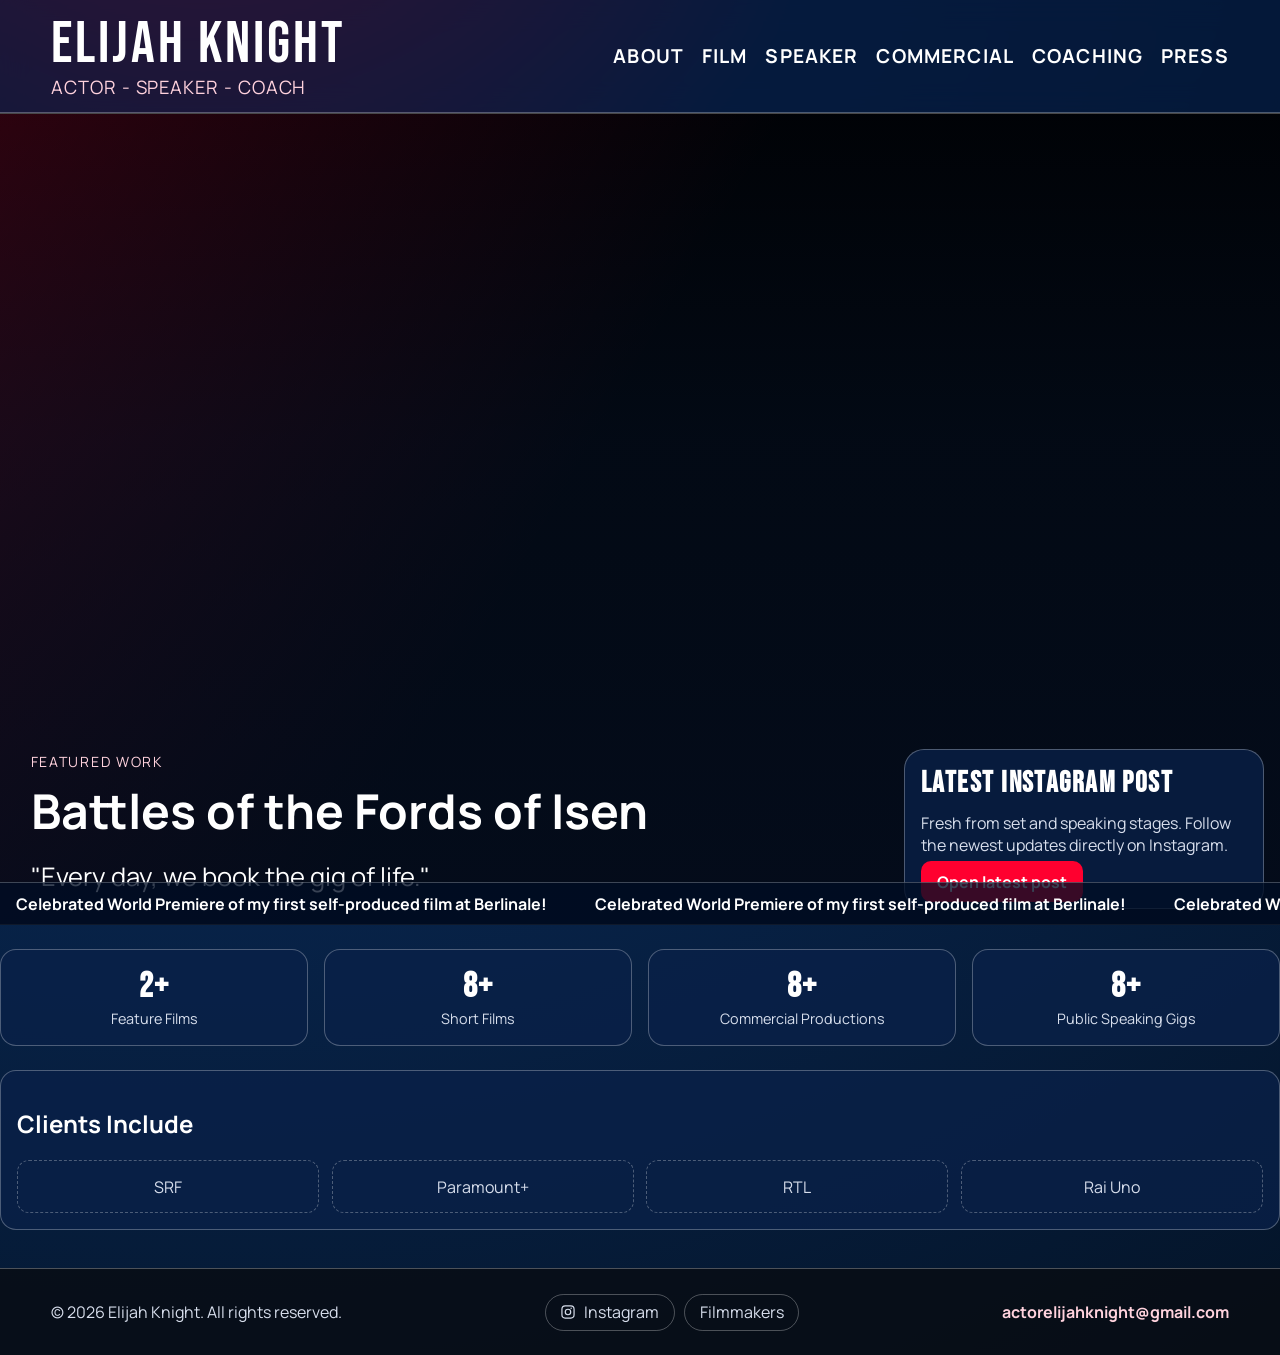
==== index.html @ d70f0b90 "Add initial website structure for Elijah Knight, including homepage, press, speaker, and styles - Cr" ====
<!doctype html>
<html lang="en">
  <head>
    <meta charset="UTF-8" />
    <meta name="viewport" content="width=device-width, initial-scale=1.0" />
    <title>Elijah Knight | Actor - Speaker - Coach</title>
    <meta
      name="description"
      content="Official website of actor, speaker, and coach Elijah Knight."
    />
    <link rel="preconnect" href="https://fonts.googleapis.com" />
    <link rel="preconnect" href="https://fonts.gstatic.com" crossorigin />
    <link
      href="https://fonts.googleapis.com/css2?family=Bebas+Neue&family=Manrope:wght@400;600;700;800&display=swap"
      rel="stylesheet"
    />
    <link rel="stylesheet" href="styles.css" />
  </head>
  <body class="home-page">
    <header class="site-header">
      <div class="header-inner">
        <a class="brand" href="index.html">
          <span class="brand-title">Elijah Knight</span>
          <span class="brand-subtitle">Actor - Speaker - Coach</span>
        </a>

        <button
          class="menu-toggle"
          type="button"
          aria-label="Toggle menu"
          aria-expanded="false"
          data-menu-toggle
        >
          <span></span>
          <span></span>
          <span></span>
        </button>

        <nav class="main-nav" aria-label="Main navigation" data-main-nav>
          <ul class="nav-list">
            <li><a class="nav-link" href="about.html">About</a></li>
            <li><a class="nav-link" href="film.html">Film</a></li>
            <li><a class="nav-link" href="speaker.html">Speaker</a></li>
            <li><a class="nav-link" href="commercial.html">Commercial</a></li>
            <li><a class="nav-link" href="coaching.html">Coaching</a></li>
            <li><a class="nav-link" href="press.html">Press</a></li>
          </ul>
        </nav>
      </div>
    </header>

    <main>
      <section class="landing" aria-label="Landing section">
        <article class="hero">
          <div class="hero-video-wrap" aria-hidden="true">
            <video class="hero-video hero-video-local" autoplay muted loop playsinline preload="auto" data-video-src="assets/hero.mp4"></video>
            <iframe
              class="hero-video hero-video-youtube"
              src="https://www.youtube.com/embed/Zw0AkcR_hXQ?autoplay=1&mute=1&controls=0&loop=1&playlist=Zw0AkcR_hXQ&modestbranding=1&playsinline=1&iv_load_policy=3&rel=0"
              title="Background showreel"
              frameborder="0"
              allow="autoplay; encrypted-media; picture-in-picture"
              referrerpolicy="strict-origin-when-cross-origin"
              tabindex="-1"
            ></iframe>
          </div>
          <div class="hero-overlay"></div>
          <div class="hero-content">
            <p class="eyebrow">Featured Work</p>
            <h1 class="hero-title">Battles of the Fords of Isen</h1>
            <p class="hero-quote">"Every day, we book the gig of life."</p>
          </div>
        </article>

        <aside class="news-card" aria-label="Latest Instagram post">
          <h2>Latest Instagram Post</h2>
          <p class="news-copy">
            Fresh from set and speaking stages. Follow the newest updates directly on Instagram.
          </p>
          <a class="btn btn-primary" href="https://www.instagram.com/p/DXJRO6wuVqD/" target="_blank" rel="noopener noreferrer">Open latest post</a>
        </aside>

        <div class="hero-ticker" aria-label="Latest news ticker">
          <div class="hero-ticker-track">
            <span>Celebrated World Premiere of my first self-produced film at Berlinale!</span>
            <span>Celebrated World Premiere of my first self-produced film at Berlinale!</span>
            <span>Celebrated World Premiere of my first self-produced film at Berlinale!</span>
          </div>
        </div>
      </section>

      <section class="metrics" aria-label="Career highlights">
        <article class="metric">
          <strong class="metric-value" data-target="4" data-suffix="+">0</strong>
          <span>Feature Films</span>
        </article>
        <article class="metric">
          <strong class="metric-value" data-target="20" data-suffix="+">0</strong>
          <span>Short Films</span>
        </article>
        <article class="metric">
          <strong class="metric-value" data-target="20" data-suffix="+">0</strong>
          <span>Commercial Productions</span>
        </article>
        <article class="metric">
          <strong class="metric-value" data-target="20" data-suffix="+">0</strong>
          <span>Public Speaking Gigs</span>
        </article>
      </section>

      <section class="clients" aria-label="Client logos">
        <h2>Clients Include</h2>
        <div class="logo-row">
          <div class="logo-chip">SRF</div>
          <div class="logo-chip">Paramount+</div>
          <div class="logo-chip">RTL</div>
          <div class="logo-chip">Rai Uno</div>
        </div>
      </section>
    </main>

    <footer class="site-footer">
      <div class="footer-inner">
        <p>© <span id="year">2026</span> Elijah Knight. All rights reserved.</p>
        <div class="footer-links">
          <a
            class="social-link"
            href="https://www.instagram.com/p/DXJRO6wuVqD/"
            target="_blank"
            rel="noopener noreferrer"
            aria-label="Instagram"
          >
            <svg viewBox="0 0 24 24" aria-hidden="true">
              <path
                d="M7.75 2h8.5A5.76 5.76 0 0 1 22 7.75v8.5A5.76 5.76 0 0 1 16.25 22h-8.5A5.76 5.76 0 0 1 2 16.25v-8.5A5.76 5.76 0 0 1 7.75 2Zm0 1.8A3.96 3.96 0 0 0 3.8 7.75v8.5a3.96 3.96 0 0 0 3.95 3.95h8.5a3.96 3.96 0 0 0 3.95-3.95v-8.5a3.96 3.96 0 0 0-3.95-3.95h-8.5Zm8.96 1.42a1.08 1.08 0 1 1 0 2.16 1.08 1.08 0 0 1 0-2.16ZM12 7a5 5 0 1 1 0 10 5 5 0 0 1 0-10Zm0 1.8a3.2 3.2 0 1 0 0 6.4 3.2 3.2 0 0 0 0-6.4Z"
              />
            </svg>
            Instagram
          </a>
          <a class="social-link" href="https://www.filmmakers.eu/en/actors/elijah-knight" target="_blank" rel="noopener noreferrer">Filmmakers</a>
        </div>
        <a class="footer-email" href="mailto:actorelijahknight@gmail.com">actorelijahknight@gmail.com</a>
      </div>
    </footer>

    <script src="script.js"></script>
    <script>
      var yearNode = document.getElementById("year");
      if (yearNode) yearNode.textContent = String(new Date().getFullYear());
    </script>
  </body>
</html>
---- styles.css ----
:root {
  --bg: #031632;
  --surface: rgba(10, 33, 72, 0.78);
  --surface-strong: rgba(5, 18, 42, 0.92);
  --text: #ffffff;
  --muted: #d7deec;
  --accent: #ff002f;
  --accent-soft: #ffd2dd;
  --line: rgba(255, 255, 255, 0.28);
  --shadow: none;
}

* {
  box-sizing: border-box;
}

html,
body {
  margin: 0;
  padding: 0;
  font-family: "Manrope", "Segoe UI", sans-serif;
  color: var(--text);
  background: radial-gradient(circle at 16% -24%, #ff0028 0, #0a2d5f 34%, #041428 100%);
  min-height: 100%;
}

body {
  display: flex;
  flex-direction: column;
}

a {
  color: inherit;
  text-decoration: none;
}

.site-header {
  position: sticky;
  top: 0;
  z-index: 40;
  backdrop-filter: blur(14px);
  background: rgba(4, 22, 52, 0.76);
  border-bottom: 1px solid var(--line);
}

.header-inner {
  width: min(1200px, 92vw);
  margin: 0 auto;
  display: flex;
  align-items: center;
  justify-content: space-between;
  gap: 2rem;
  padding: 1rem 0;
}

.brand {
  display: flex;
  flex-direction: column;
  line-height: 1;
}

.brand-title {
  font-family: "Bebas Neue", Impact, sans-serif;
  letter-spacing: 0.05em;
  font-size: clamp(2.2rem, 4.6vw, 4rem);
}

.brand-subtitle {
  margin-top: 0.2rem;
  font-size: clamp(0.9rem, 1.5vw, 1.15rem);
  color: var(--accent-soft);
  letter-spacing: 0.05em;
  text-transform: uppercase;
}

.main-nav {
  margin-left: auto;
}

.nav-list {
  list-style: none;
  padding: 0;
  margin: 0;
  display: flex;
  align-items: center;
  gap: clamp(0.5rem, 1.4vw, 1.6rem);
}

.nav-link {
  font-weight: 700;
  font-size: clamp(0.9rem, 1.5vw, 1.2rem);
  text-transform: uppercase;
  letter-spacing: 0.06em;
  padding-bottom: 0.3rem;
  border-bottom: 2px solid transparent;
  transition: border-color 0.2s ease, color 0.2s ease;
}

.nav-link:hover,
.nav-link.is-active {
  border-color: var(--accent);
  color: var(--accent-soft);
}

.menu-toggle {
  display: none;
  width: 46px;
  height: 46px;
  border: 1px solid var(--line);
  border-radius: 12px;
  background: transparent;
  color: var(--text);
  cursor: pointer;
}

.menu-toggle span {
  display: block;
  width: 22px;
  height: 2px;
  margin: 4px auto;
  background: currentColor;
  transition: transform 0.25s ease, opacity 0.25s ease;
}

.menu-toggle.is-open span:nth-child(1) {
  transform: translateY(6px) rotate(45deg);
}

.menu-toggle.is-open span:nth-child(2) {
  opacity: 0;
}

.menu-toggle.is-open span:nth-child(3) {
  transform: translateY(-6px) rotate(-45deg);
}

main {
  width: min(1400px, 96vw);
  margin: 1rem auto 0;
  flex: 1;
}

.home-page main {
  width: 100%;
  margin: 0;
}

.landing {
  position: relative;
  display: block;
}

.hero {
  position: relative;
  min-height: 84vh;
  border-radius: 26px;
  overflow: hidden;
  border: 1px solid var(--line);
  box-shadow: var(--shadow);
  background: #000;
}

.home-page .hero {
  min-height: calc(100vh - 88px);
  border-radius: 0;
  border-left: 0;
  border-right: 0;
}

.hero-video-wrap {
  position: absolute;
  inset: 0;
  pointer-events: none;
}

.hero-video {
  position: absolute;
  inset: 0;
  width: 100%;
  height: 100%;
  transform: scale(1.05);
  filter: saturate(0.92) contrast(1.08);
}

.hero-video-local {
  object-fit: cover;
  z-index: 1;
}

.hero-video-youtube {
  z-index: 0;
}

.hero-overlay {
  position: absolute;
  inset: 0;
  background:
    linear-gradient(180deg, rgba(2, 12, 30, 0.22) 0%, rgba(6, 21, 45, 0.46) 40%, rgba(5, 15, 34, 0.78) 100%),
    linear-gradient(120deg, rgba(255, 0, 47, 0.22) 0%, rgba(255, 0, 47, 0) 45%);
}

.hero-content {
  position: absolute;
  inset: auto 0 0;
  z-index: 2;
  padding: clamp(1rem, 2.4vw, 2rem);
}

.eyebrow {
  margin: 0;
  color: var(--accent-soft);
  text-transform: uppercase;
  font-size: 0.88rem;
  letter-spacing: 0.12em;
}

.hero-title {
  margin: 0.4rem 0 0.8rem;
  font-size: clamp(1.5rem, 3.8vw, 3rem);
}

.hero-quote {
  margin: 1rem 0 0;
  font-size: clamp(1.1rem, 2vw, 1.8rem);
  max-width: 50ch;
}

.news-card {
  position: absolute;
  bottom: 1rem;
  right: 1rem;
  width: min(360px, 34vw);
  background: var(--surface);
  border: 1px solid var(--line);
  border-radius: 20px;
  padding: 1rem;
  box-shadow: var(--shadow);
  min-height: auto;
  z-index: 5;
  backdrop-filter: blur(8px);
}

.news-copy {
  color: var(--muted);
  margin: 0.7rem 0 0.9rem;
}

.hero-ticker {
  position: absolute;
  left: 0;
  right: 0;
  bottom: 0;
  z-index: 6;
  overflow: hidden;
  border-top: 1px solid rgba(255, 255, 255, 0.24);
  background: rgba(1, 14, 36, 0.78);
}

.hero-ticker-track {
  display: flex;
  gap: 3rem;
  width: max-content;
  padding: 0.65rem 1rem;
  animation: ticker-scroll 22s linear infinite;
}

.hero-ticker-track span {
  white-space: nowrap;
  font-weight: 700;
  color: #ffffff;
}

@keyframes ticker-scroll {
  from {
    transform: translateX(0);
  }
  to {
    transform: translateX(-33.33%);
  }
}

.news-card h2,
.section-card h2 {
  margin: 0;
  font-family: "Bebas Neue", Impact, sans-serif;
  letter-spacing: 0.05em;
  font-size: 1.8rem;
}

.news-list {
  margin: 1rem 0 0;
  padding-left: 1.1rem;
  color: var(--muted);
}

.metrics {
  margin-top: 1.5rem;
  display: grid;
  grid-template-columns: repeat(4, minmax(0, 1fr));
  gap: 1rem;
}

.metric {
  background: var(--surface);
  border: 1px solid var(--line);
  border-radius: 16px;
  padding: 1rem;
  text-align: center;
}

.metric strong {
  display: block;
  font-family: "Bebas Neue", Impact, sans-serif;
  font-size: clamp(1.6rem, 2.7vw, 2.2rem);
  letter-spacing: 0.03em;
}

.metric span {
  color: var(--muted);
  font-size: 0.9rem;
}

.clients {
  margin-top: 1.5rem;
  background: var(--surface);
  border: 1px solid var(--line);
  border-radius: 16px;
  padding: 1rem;
}

.logo-row {
  display: grid;
  gap: 0.8rem;
  grid-template-columns: repeat(4, minmax(0, 1fr));
}

.logo-chip {
  border: 1px dashed var(--line);
  border-radius: 12px;
  padding: 0.9rem;
  text-align: center;
  color: var(--muted);
}

.page-hero {
  border: 1px solid var(--line);
  border-radius: 20px;
  padding: 2rem;
  background: linear-gradient(130deg, rgba(197, 19, 47, 0.2), rgba(8, 29, 63, 0.54));
}

.page-hero h1 {
  margin: 0;
  font-family: "Bebas Neue", Impact, sans-serif;
  letter-spacing: 0.04em;
  font-size: clamp(2rem, 4.5vw, 3.2rem);
}

.page-hero p {
  margin: 0.9rem 0 0;
  max-width: 60ch;
  color: var(--muted);
}

.sections-grid {
  margin-top: 1.2rem;
  display: grid;
  gap: 1rem;
  grid-template-columns: repeat(2, minmax(0, 1fr));
}

.film-grid {
  margin-top: 1.2rem;
  display: grid;
  grid-template-columns: repeat(2, minmax(0, 1fr));
  gap: 1.1rem;
}

.film-bubble {
  position: relative;
  border-radius: 20px;
  overflow: hidden;
  border: 1px solid var(--line);
  min-height: 290px;
  background: #000;
}

.film-bubble video {
  position: absolute;
  inset: 0;
  width: 100%;
  height: 100%;
  object-fit: cover;
}

.film-bubble-overlay {
  position: absolute;
  inset: 0;
  background: linear-gradient(180deg, rgba(6, 20, 44, 0.08), rgba(6, 20, 44, 0.72));
}

.film-bubble-label {
  position: absolute;
  left: 1.1rem;
  right: 1.1rem;
  bottom: 1rem;
  z-index: 2;
}

.film-bubble-label h2 {
  margin: 0;
  font-family: "Bebas Neue", Impact, sans-serif;
  letter-spacing: 0.04em;
  font-size: clamp(1.4rem, 2.8vw, 2.4rem);
}

.about-layout {
  margin-top: 1.2rem;
  display: grid;
  gap: 1rem;
  grid-template-columns: repeat(2, minmax(0, 1fr));
}

.about-video,
.about-cv-frame {
  width: 100%;
  border: 1px solid var(--line);
  border-radius: 14px;
  background: rgba(4, 13, 30, 0.82);
}

.about-video {
  min-height: 260px;
}

.about-cv-card,
.about-video-card {
  grid-column: 1 / -1;
}

.about-cv-frame {
  min-height: 640px;
}

.about-portraits-grid {
  display: grid;
  gap: 0.8rem;
  grid-template-columns: repeat(2, minmax(0, 1fr));
}

.about-portraits-grid img {
  width: 100%;
  height: 320px;
  object-fit: cover;
  border-radius: 14px;
  border: 1px solid var(--line);
}

.press-grid {
  margin-top: 1.2rem;
  display: grid;
  grid-template-columns: repeat(2, minmax(0, 1fr));
  gap: 1rem;
}

.press-tile {
  border: 1px solid var(--line);
  border-radius: 16px;
  background: linear-gradient(145deg, rgba(7, 31, 69, 0.86), rgba(5, 17, 39, 0.9));
  padding: 1rem;
  transition: transform 0.2s ease, border-color 0.2s ease;
}

.press-tile:hover {
  transform: translateY(-2px);
  border-color: rgba(255, 255, 255, 0.54);
}

.press-type {
  display: inline-block;
  font-size: 0.75rem;
  font-weight: 700;
  text-transform: uppercase;
  color: #ffffff;
  background: rgba(255, 0, 47, 0.86);
  padding: 0.25rem 0.55rem;
  border-radius: 999px;
}

.press-tile h2 {
  margin: 0.7rem 0 0.4rem;
  font-size: 1.25rem;
}

.press-tile p {
  margin: 0;
  color: var(--muted);
}

.section-card {
  border: 1px solid var(--line);
  border-radius: 16px;
  background: var(--surface);
  padding: 1.2rem;
}

.section-card p {
  color: var(--muted);
  margin-bottom: 0;
}

.site-footer {
  border-top: 1px solid var(--line);
  background: rgba(8, 12, 18, 0.8);
  margin-top: 2.4rem;
}

.footer-inner {
  width: min(1200px, 92vw);
  margin: 0 auto;
  padding: 1rem 0;
  display: flex;
  align-items: center;
  justify-content: space-between;
  gap: 1rem;
  flex-wrap: wrap;
  color: var(--muted);
}

.social-link {
  display: inline-flex;
  align-items: center;
  gap: 0.5rem;
  border: 1px solid var(--line);
  border-radius: 999px;
  padding: 0.4rem 0.9rem;
  transition: border-color 0.2s ease, color 0.2s ease;
}

.footer-links {
  display: inline-flex;
  gap: 0.6rem;
  flex-wrap: wrap;
}

.footer-email {
  color: var(--accent-soft);
  font-weight: 700;
}

.social-link:hover {
  border-color: var(--accent);
  color: var(--accent-soft);
}

.social-link svg {
  width: 16px;
  height: 16px;
  fill: currentColor;
}

.btn {
  border: 1px solid var(--line);
  color: var(--text);
  background: rgba(255, 255, 255, 0.04);
  padding: 0.55rem 0.95rem;
  border-radius: 10px;
  font-weight: 700;
  cursor: pointer;
}

.btn-primary {
  background: var(--accent);
  color: #ffffff;
  border-color: transparent;
}

@media (max-width: 980px) {
  .landing {
    display: grid;
    grid-template-columns: 1fr;
  }

  .news-card {
    position: static;
    width: 100%;
    margin-top: 1rem;
  }

  .hero {
    min-height: 62vh;
  }

  .home-page .hero {
    min-height: 72vh;
  }

  .metrics {
    grid-template-columns: repeat(2, minmax(0, 1fr));
  }

  .logo-row {
    grid-template-columns: repeat(2, minmax(0, 1fr));
  }

  .sections-grid {
    grid-template-columns: 1fr;
  }

  .film-grid,
  .about-layout,
  .press-grid,
  .about-portraits-grid {
    grid-template-columns: 1fr;
  }

  .about-cv-frame {
    min-height: 520px;
  }
}

@media (max-width: 820px) {
  .header-inner {
    flex-wrap: wrap;
    gap: 0.8rem;
  }

  .menu-toggle {
    display: inline-block;
    margin-left: auto;
  }

  .main-nav {
    width: 100%;
    max-height: 0;
    overflow: hidden;
    transition: max-height 0.28s ease;
  }

  .main-nav.is-open {
    max-height: 60vh;
  }

  .nav-list {
    flex-direction: column;
    align-items: flex-start;
    padding: 0.6rem 0 0.8rem;
  }

  .nav-link {
    font-size: 1rem;
  }
}

@media (max-width: 540px) {
  .brand-title {
    font-size: 2.2rem;
  }

  .brand-subtitle {
    font-size: 0.8rem;
  }

  main {
    margin-top: 1.2rem;
  }

  .hero {
    border-radius: 18px;
  }

  .hero-video {
    transform: scale(1.28);
  }

  .hero-ticker-track {
    padding: 0.6rem 0.8rem;
    animation-duration: 16s;
  }

  .metrics {
    grid-template-columns: 1fr;
  }
}
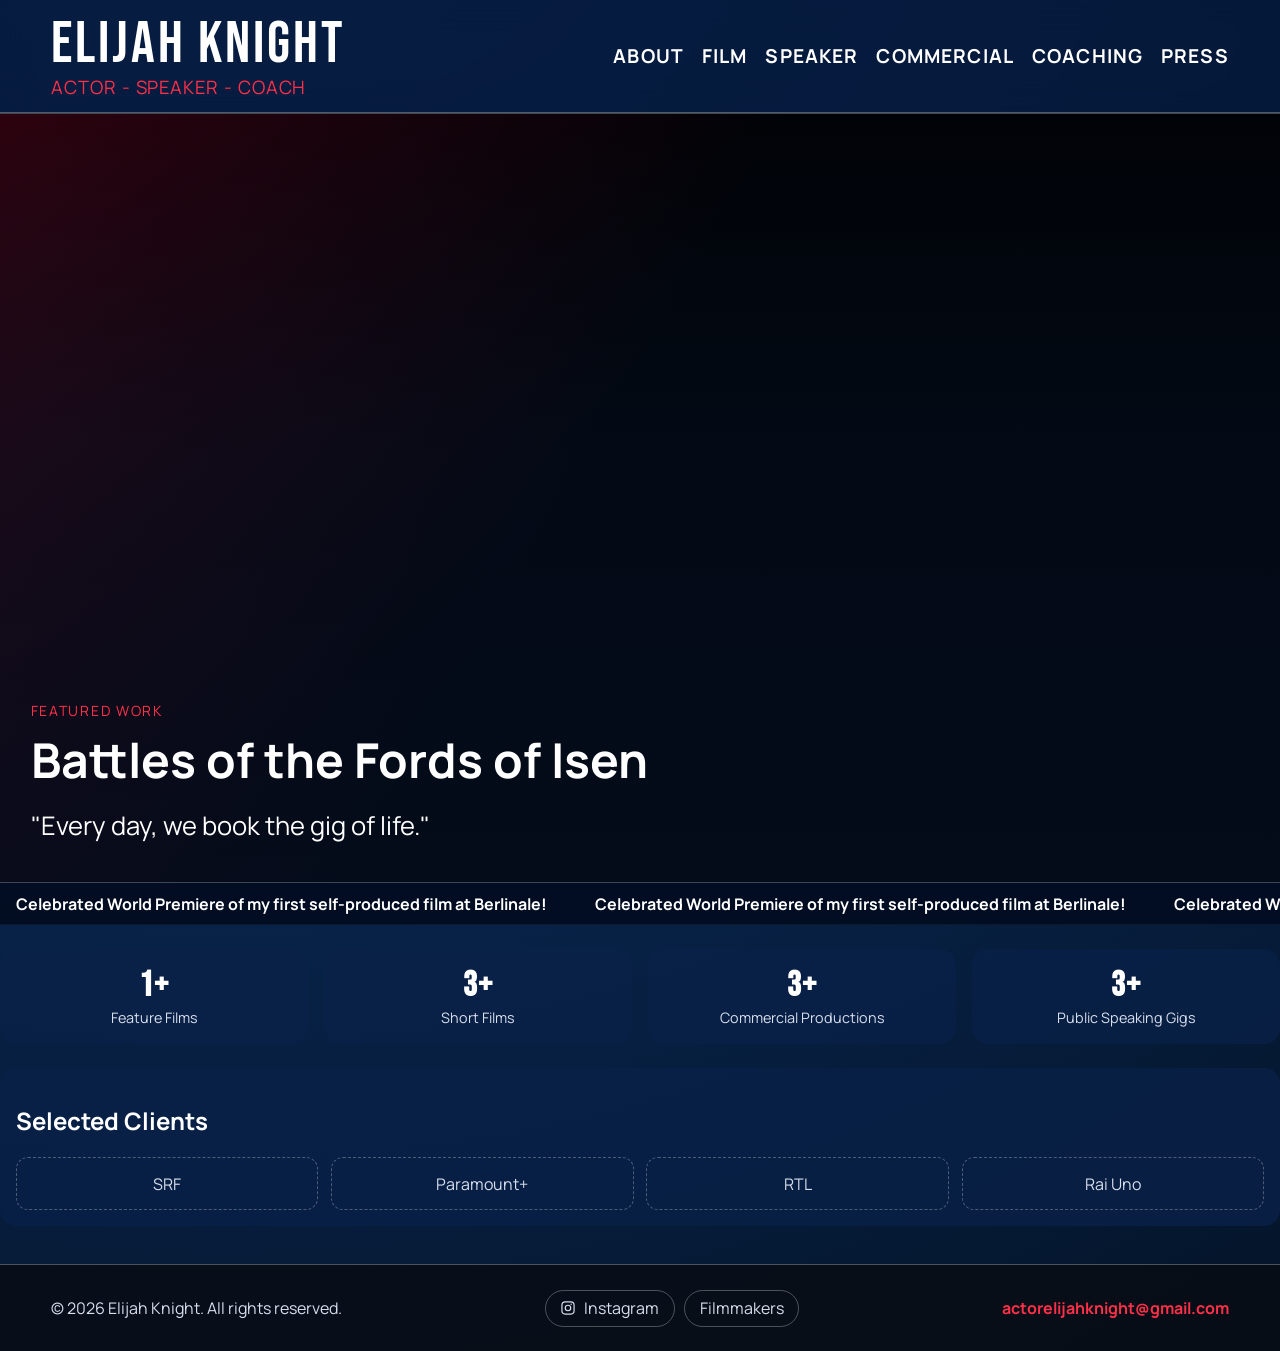
==== commit 7dca6b7e: "Enhance page structure and styles for improved visibility and user experience" ====
--- a/index.html
+++ b/index.html
@@ -72,7 +72,8 @@
           </div>
         </article>
 
-        <aside class="news-card" aria-label="Latest Instagram post">
+        <aside class="news-card is-hidden" aria-label="Latest Instagram post" data-instagram-card>
+          <button class="close-instagram-card" type="button" aria-label="Close Instagram card" data-close-instagram-card>×</button>
           <h2>Latest Instagram Post</h2>
           <p class="news-copy">
             Fresh from set and speaking stages. Follow the newest updates directly on Instagram.
@@ -109,7 +110,7 @@
       </section>
 
       <section class="clients" aria-label="Client logos">
-        <h2>Clients Include</h2>
+        <h2>Selected Clients</h2>
         <div class="logo-row">
           <div class="logo-chip">SRF</div>
           <div class="logo-chip">Paramount+</div>
--- a/styles.css
+++ b/styles.css
@@ -5,7 +5,7 @@
   --text: #ffffff;
   --muted: #d7deec;
   --accent: #ff002f;
-  --accent-soft: #ffd2dd;
+  --accent-soft: #ff3048;
   --line: rgba(255, 255, 255, 0.28);
   --shadow: none;
 }
@@ -20,7 +20,7 @@
   padding: 0;
   font-family: "Manrope", "Segoe UI", sans-serif;
   color: var(--text);
-  background: radial-gradient(circle at 16% -24%, #ff0028 0, #0a2d5f 34%, #041428 100%);
+  background: radial-gradient(circle at 18% -28%, #123a78 0, #0a2d5f 38%, #041428 100%);
   min-height: 100%;
 }
 
@@ -201,7 +201,7 @@
 
 .hero-content {
   position: absolute;
-  inset: auto 0 0;
+  inset: auto 0 3.2rem;
   z-index: 2;
   padding: clamp(1rem, 2.4vw, 2rem);
 }
@@ -227,7 +227,7 @@
 
 .news-card {
   position: absolute;
-  bottom: 1rem;
+  bottom: 3.9rem;
   right: 1rem;
   width: min(360px, 34vw);
   background: var(--surface);
@@ -238,6 +238,34 @@
   min-height: auto;
   z-index: 5;
   backdrop-filter: blur(8px);
+}
+
+.news-card.is-hidden {
+  opacity: 0;
+  transform: translateY(8px);
+  pointer-events: none;
+}
+
+.news-card.is-visible {
+  opacity: 1;
+  transform: translateY(0);
+  pointer-events: all;
+  transition: opacity 0.25s ease, transform 0.25s ease;
+}
+
+.close-instagram-card {
+  position: absolute;
+  top: 0.55rem;
+  right: 0.55rem;
+  width: 30px;
+  height: 30px;
+  border: 1px solid var(--line);
+  border-radius: 8px;
+  background: transparent;
+  color: var(--text);
+  font-size: 1.2rem;
+  line-height: 1;
+  cursor: pointer;
 }
 
 .news-copy {
@@ -302,7 +330,7 @@
 
 .metric {
   background: var(--surface);
-  border: 1px solid var(--line);
+  border: 0;
   border-radius: 16px;
   padding: 1rem;
   text-align: center;
@@ -323,7 +351,7 @@
 .clients {
   margin-top: 1.5rem;
   background: var(--surface);
-  border: 1px solid var(--line);
+  border: 0;
   border-radius: 16px;
   padding: 1rem;
 }
@@ -346,7 +374,12 @@
   border: 1px solid var(--line);
   border-radius: 20px;
   padding: 2rem;
-  background: linear-gradient(130deg, rgba(197, 19, 47, 0.2), rgba(8, 29, 63, 0.54));
+  background: linear-gradient(130deg, rgba(255, 0, 47, 0.24), rgba(8, 29, 63, 0.54));
+}
+
+.page-hero.plain-hero {
+  border: 0;
+  background: rgba(10, 33, 72, 0.3);
 }
 
 .page-hero h1 {
@@ -440,6 +473,12 @@
 
 .about-cv-frame {
   min-height: 640px;
+  border: 0;
+}
+
+.section-card.about-contact-card,
+.section-card.about-cv-card {
+  border: 0;
 }
 
 .about-portraits-grid {
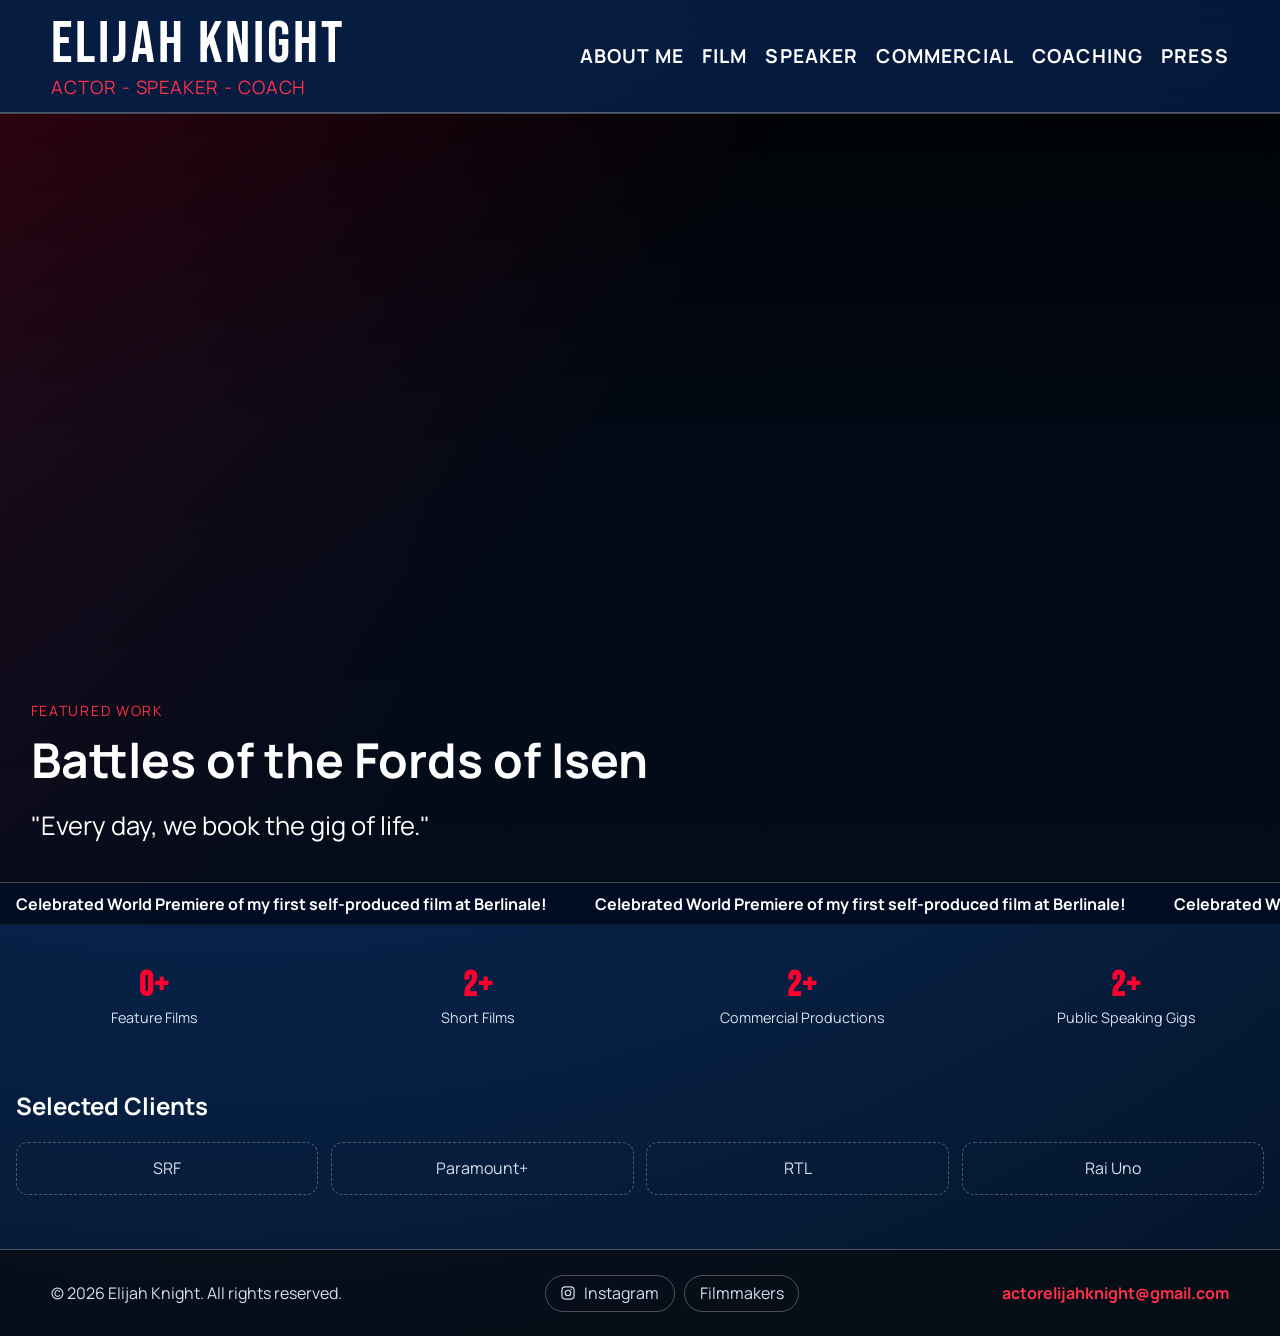
==== commit 428be4ff: "Update navigation links to improve clarity and consistency across multiple pages" ====
--- a/index.html
+++ b/index.html
@@ -38,7 +38,7 @@
 
         <nav class="main-nav" aria-label="Main navigation" data-main-nav>
           <ul class="nav-list">
-            <li><a class="nav-link" href="about.html">About</a></li>
+            <li><a class="nav-link" href="about.html">About Me</a></li>
             <li><a class="nav-link" href="film.html">Film</a></li>
             <li><a class="nav-link" href="speaker.html">Speaker</a></li>
             <li><a class="nav-link" href="commercial.html">Commercial</a></li>
--- a/styles.css
+++ b/styles.css
@@ -1,7 +1,7 @@
 :root {
   --bg: #031632;
-  --surface: rgba(10, 33, 72, 0.78);
-  --surface-strong: rgba(5, 18, 42, 0.92);
+  --surface: transparent;
+  --surface-strong: transparent;
   --text: #ffffff;
   --muted: #d7deec;
   --accent: #ff002f;
@@ -237,7 +237,8 @@
   box-shadow: var(--shadow);
   min-height: auto;
   z-index: 5;
-  backdrop-filter: blur(8px);
+  backdrop-filter: none;
+  transition: opacity 1.1s ease, transform 1.1s ease;
 }
 
 .news-card.is-hidden {
@@ -250,7 +251,6 @@
   opacity: 1;
   transform: translateY(0);
   pointer-events: all;
-  transition: opacity 0.25s ease, transform 0.25s ease;
 }
 
 .close-instagram-card {
@@ -341,6 +341,7 @@
   font-family: "Bebas Neue", Impact, sans-serif;
   font-size: clamp(1.6rem, 2.7vw, 2.2rem);
   letter-spacing: 0.03em;
+  color: var(--accent);
 }
 
 .metric span {
@@ -349,7 +350,7 @@
 }
 
 .clients {
-  margin-top: 1.5rem;
+  margin-top: 0.55rem;
   background: var(--surface);
   border: 0;
   border-radius: 16px;
@@ -379,7 +380,7 @@
 
 .page-hero.plain-hero {
   border: 0;
-  background: rgba(10, 33, 72, 0.3);
+  background: transparent;
 }
 
 .page-hero h1 {
@@ -457,7 +458,7 @@
 .about-video,
 .about-cv-frame {
   width: 100%;
-  border: 1px solid var(--line);
+  border: 0;
   border-radius: 14px;
   background: rgba(4, 13, 30, 0.82);
 }
@@ -476,8 +477,18 @@
   border: 0;
 }
 
+.about-cv-mobile-link {
+  display: none;
+  margin-top: 0.9rem;
+}
+
 .section-card.about-contact-card,
 .section-card.about-cv-card {
+  border: 0;
+}
+
+.section-card.about-video-card,
+.section-card.about-portraits-card {
   border: 0;
 }
 
@@ -492,7 +503,7 @@
   height: 320px;
   object-fit: cover;
   border-radius: 14px;
-  border: 1px solid var(--line);
+  border: 0;
 }
 
 .press-grid {
@@ -505,7 +516,7 @@
 .press-tile {
   border: 1px solid var(--line);
   border-radius: 16px;
-  background: linear-gradient(145deg, rgba(7, 31, 69, 0.86), rgba(5, 17, 39, 0.9));
+  background: transparent;
   padding: 1rem;
   transition: transform 0.2s ease, border-color 0.2s ease;
 }
@@ -621,9 +632,11 @@
   }
 
   .news-card {
-    position: static;
-    width: 100%;
-    margin-top: 1rem;
+    position: absolute;
+    right: 0.8rem;
+    bottom: 5.2rem;
+    width: min(360px, 90vw);
+    margin-top: 0;
   }
 
   .hero {
@@ -655,6 +668,31 @@
 
   .about-cv-frame {
     min-height: 520px;
+    display: none;
+  }
+
+  .about-cv-mobile-link {
+    display: inline-flex;
+  }
+
+  .footer-inner {
+    justify-content: center;
+    text-align: center;
+  }
+
+  .footer-links {
+    justify-content: center;
+  }
+
+  .footer-email {
+    width: 100%;
+    text-align: center;
+  }
+}
+
+@media (min-width: 981px) {
+  .about-cv-card h2 {
+    text-align: center;
   }
 }
 
@@ -717,6 +755,12 @@
     animation-duration: 16s;
   }
 
+  .news-card {
+    width: min(360px, 92vw);
+    bottom: 5rem;
+    right: 0.6rem;
+  }
+
   .metrics {
     grid-template-columns: 1fr;
   }
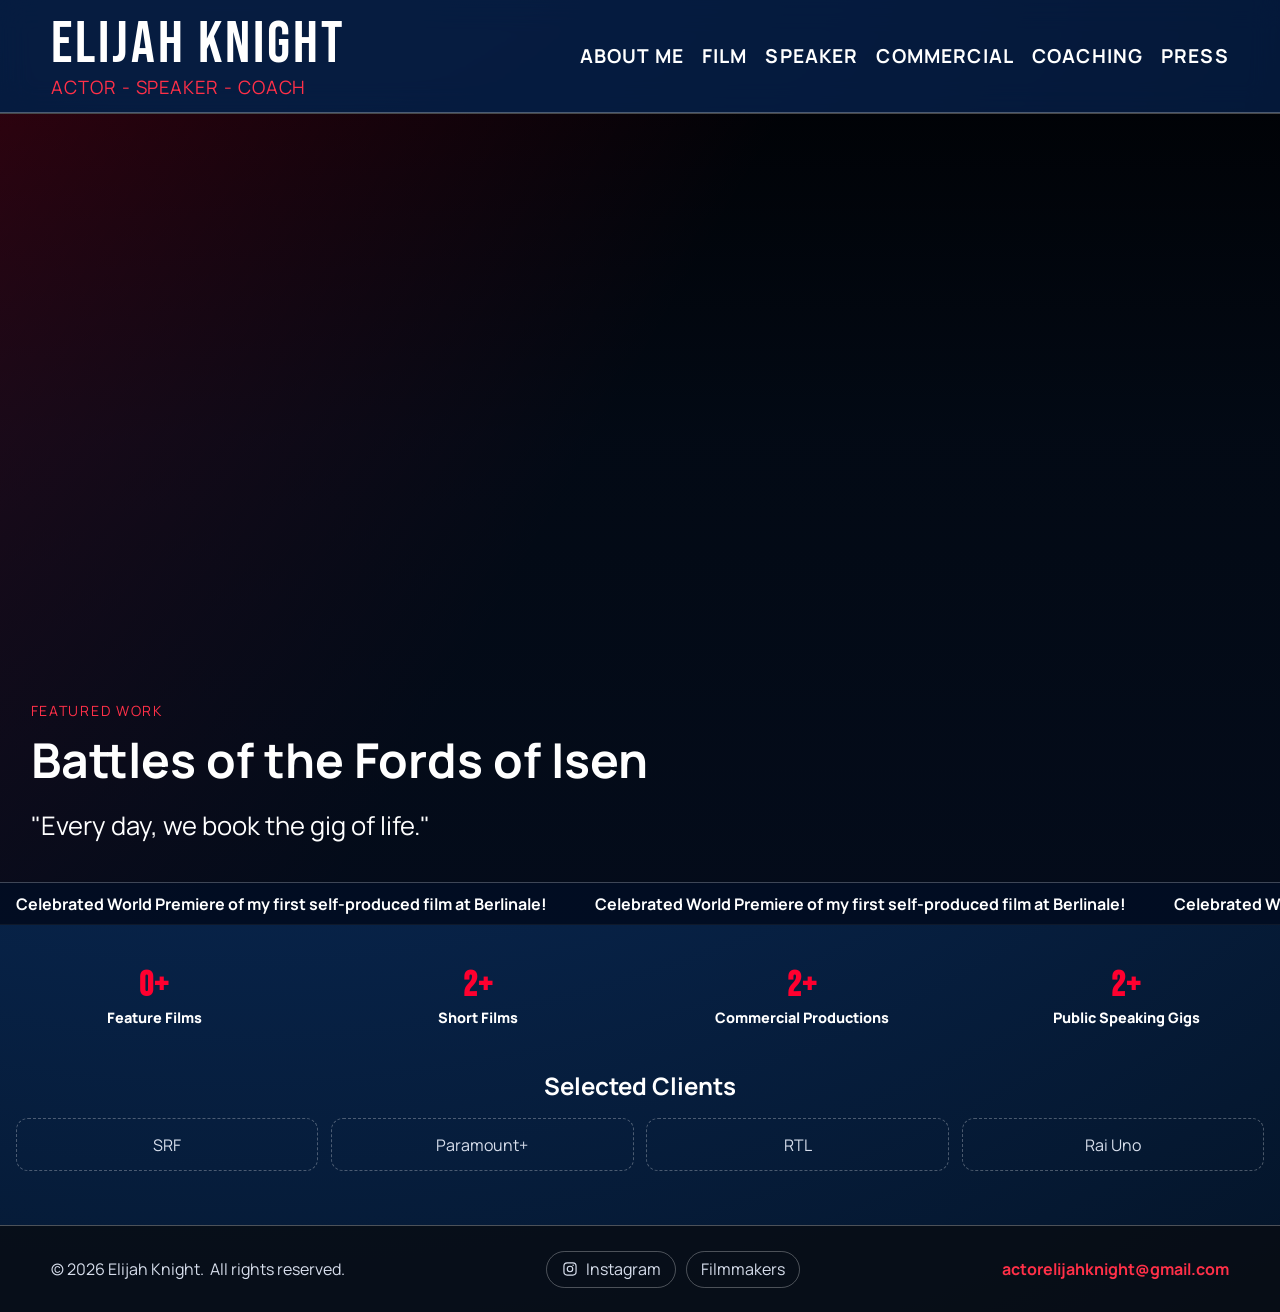
==== commit ddf49fa9: "Enhance footer copyright visibility and update styles for improved layout and consistency" ====
--- a/index.html
+++ b/index.html
@@ -122,7 +122,7 @@
 
     <footer class="site-footer">
       <div class="footer-inner">
-        <p>© <span id="year">2026</span> Elijah Knight. All rights reserved.</p>
+        <p>© <span id="year">2026</span> Elijah Knight.<span class="footer-rights-block">All rights reserved.</span></p>
         <div class="footer-links">
           <a
             class="social-link"
--- a/styles.css
+++ b/styles.css
@@ -345,7 +345,8 @@
 }
 
 .metric span {
-  color: var(--muted);
+  color: #ffffff !important;
+  font-weight: 800 !important;
   font-size: 0.9rem;
 }
 
@@ -355,6 +356,18 @@
   border: 0;
   border-radius: 16px;
   padding: 1rem;
+  text-align: center;
+}
+
+.clients h2 {
+  width: 100%;
+  margin: 0 0 1rem;
+  text-align: center !important;
+}
+
+.footer-rights-block {
+  display: inline;
+  margin-left: 0.35rem;
 }
 
 .logo-row {
@@ -632,11 +645,7 @@
   }
 
   .news-card {
-    position: absolute;
-    right: 0.8rem;
-    bottom: 5.2rem;
-    width: min(360px, 90vw);
-    margin-top: 0;
+    display: none !important;
   }
 
   .hero {
@@ -688,6 +697,15 @@
     width: 100%;
     text-align: center;
   }
+
+  .mobile-center-title .page-hero h1 {
+    text-align: center !important;
+  }
+
+  .footer-rights-block {
+    display: block;
+    margin-left: 0;
+  }
 }
 
 @media (min-width: 981px) {
@@ -756,9 +774,7 @@
   }
 
   .news-card {
-    width: min(360px, 92vw);
-    bottom: 5rem;
-    right: 0.6rem;
+    display: none !important;
   }
 
   .metrics {
